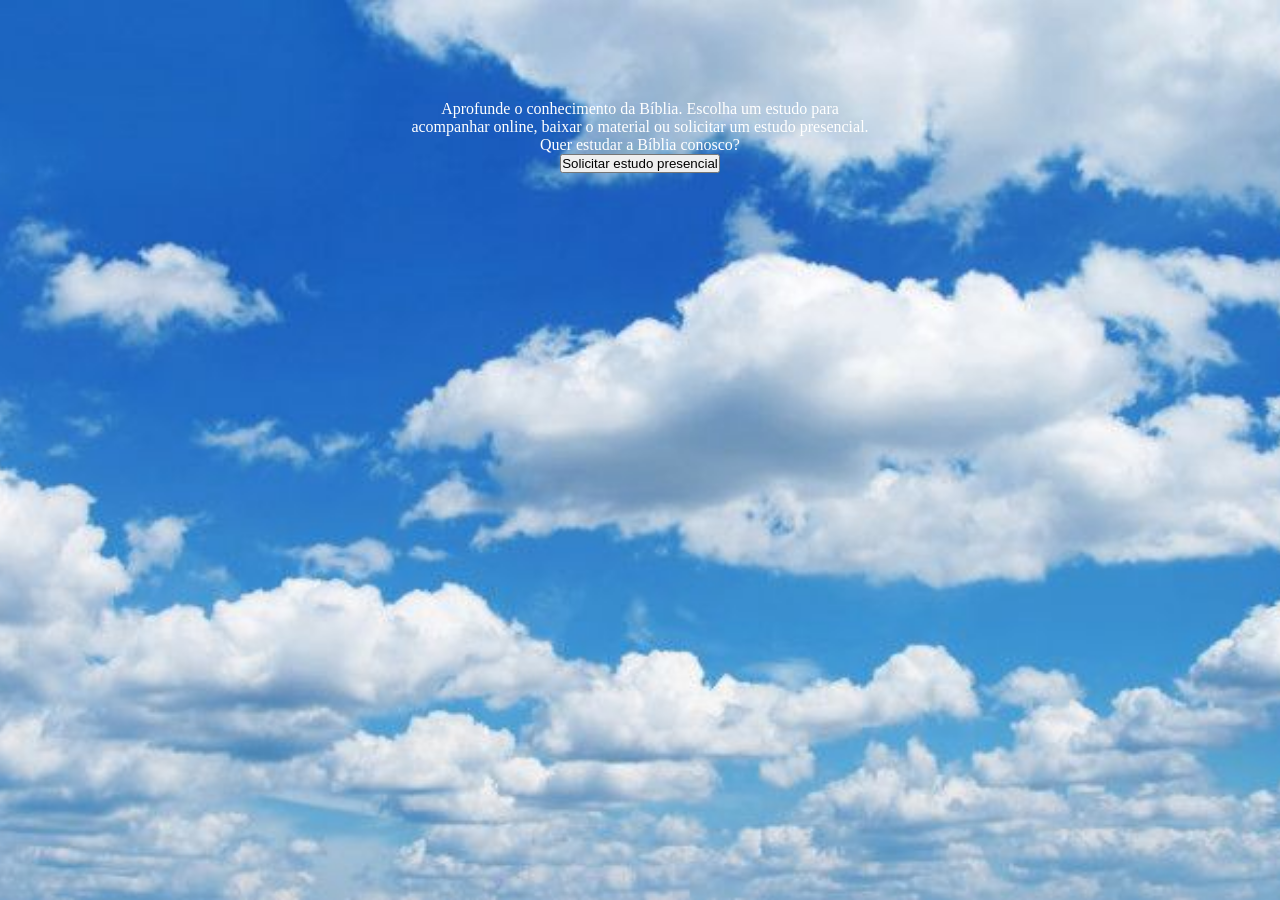
==== pages/estudo.html @ be0cab5f "primeiro commit de fato" ====
<!DOCTYPE html>
<html lang="pt-br">
<head>
    <meta charset="UTF-8">
    <meta name="viewport" content="width=device-width, initial-scale=1.0">
    <link href="../styles/style.css" rel="stylesheet" >
    <title>Estudo</title>
</head>
<body class="estudo-page">
    <main>
        <p>Aprofunde o conhecimento da Bíblia. Escolha um estudo para<br>acompanhar online, baixar o material ou solicitar um estudo presencial.</p>
        <div class="carrossel">

        </div>
        <p>Quer estudar a Bíblia conosco?</p>
        <button>Solicitar estudo presencial</button>
    </main>
</body>
</html>
---- styles/style.css ----
* {
  margin: 0;
  padding: 0;
  box-sizing: border-box;
}

.estudo-page {
  background-image: url("../images/ceu.jpg");
  background-size: cover;
  background-position: center;
  background-attachment: fixed;
  margin: 100px 20px 20px 20px;
  text-align: center;
}

p {
  color: white;
}
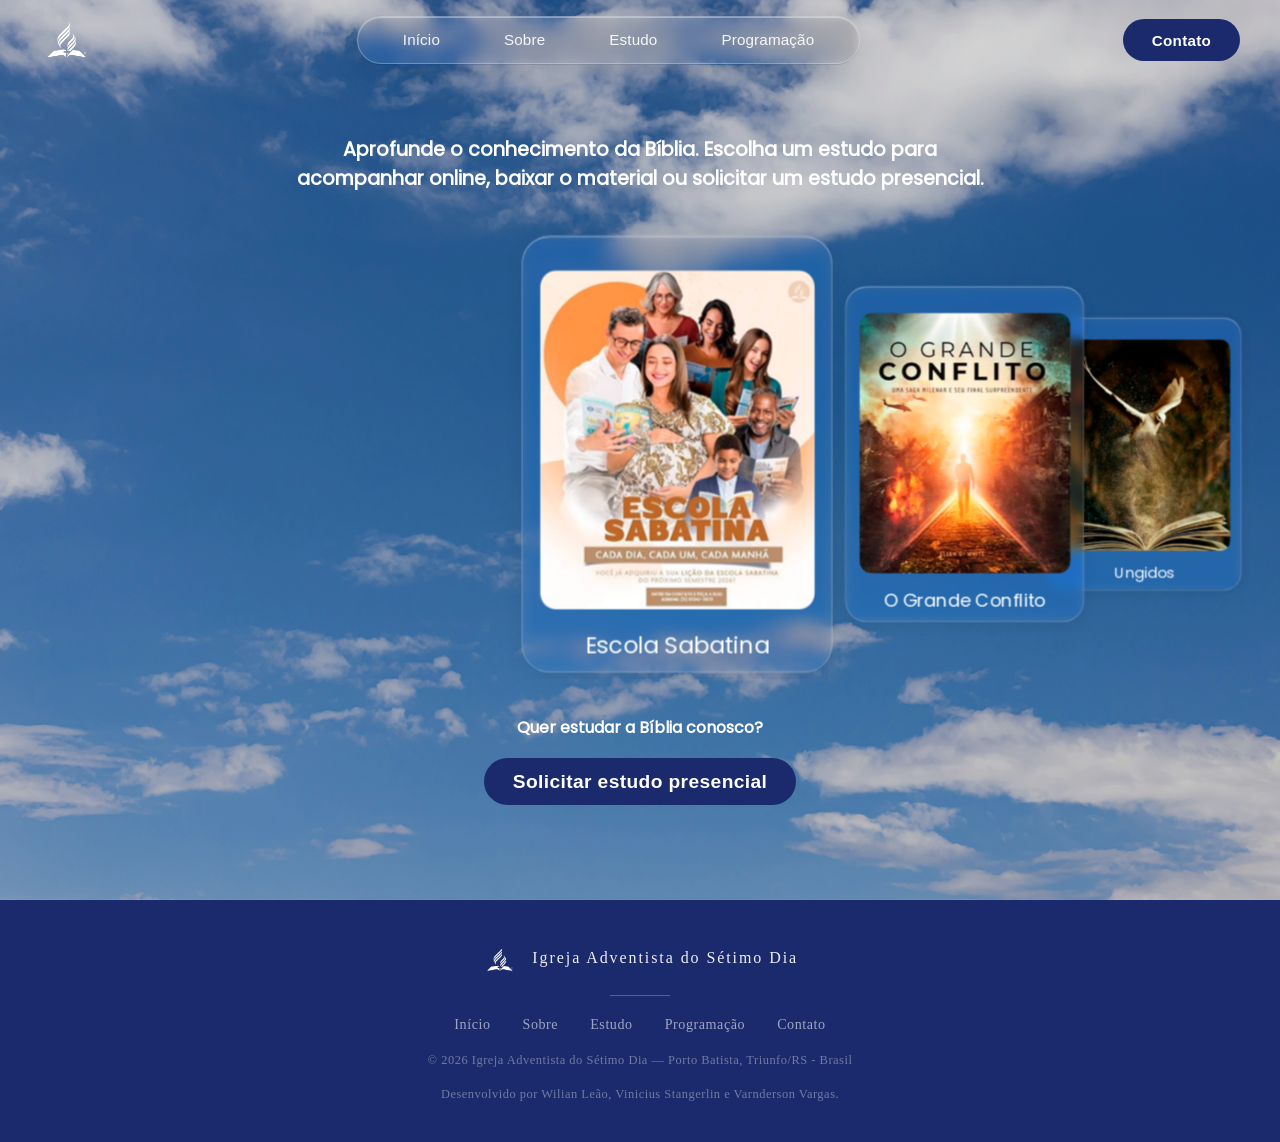
==== commit 73115196: "carrossel adicionado" ====
--- a/pages/estudo.html
+++ b/pages/estudo.html
@@ -4,16 +4,113 @@
     <meta charset="UTF-8">
     <meta name="viewport" content="width=device-width, initial-scale=1.0">
     <link href="../styles/style.css" rel="stylesheet" >
+    <!-- Link Swiper's CSS -->
+    <link rel="stylesheet" href="https://cdn.jsdelivr.net/npm/swiper/swiper-bundle.min.css"/>
     <title>Estudo</title>
 </head>
 <body class="estudo-page">
-    <main>
-        <p>Aprofunde o conhecimento da Bíblia. Escolha um estudo para<br>acompanhar online, baixar o material ou solicitar um estudo presencial.</p>
-        <div class="carrossel">
+    
+<!-- NAVBAR -->
+<nav id="navbar">
+<div class="Logo_adv.png">
+<img src="../images/adventist-symbol--white.png" alt="Logo Adventista" style="width:54px;height:54px;object-fit:contain;" /></div>
+<div class="nav-center">
+    <ul class="nav-links">
+    <li><a href="../index.html">Início</a></li>
+    <li><a href="sobre.html">Sobre</a></li>
+    <li><a href="estudo.html">Estudo</a></li>
+    <li><a href="programacao.html">Programação</a></li>
+    </ul>
+</div>
+<button class="btn-contato" onclick="document.getElementById('sobre').scrollIntoView({behavior:'smooth'})">Contato</button>
+</nav>
 
+<main class="estudo">
+    <p>Aprofunde o conhecimento da Bíblia. Escolha um estudo para<br>acompanhar online, baixar o material ou solicitar um estudo presencial.</p>
+    
+    <section class="swiper mySwiper">
+
+    <div class="swiper-wrapper">
+
+      <div class="card swiper-slide">
+        <div class="card__image">
+          <img src="../images/Escola-sabatina.png" alt="card image">
         </div>
+
+        <div class="card__content">
+          <span class="card__title">Escola Sabatina</span>
+        </div>
+      </div>
+
+      <div class="card swiper-slide">
+        <div class="card__image">
+          <img src="../images/O-grande-conflito.png" alt="card image">
+        </div>
+
+        <div class="card__content">
+          <span class="card__title">O Grande Conflito</span>
+        </div>
+      </div>
+
+      <div class="card swiper-slide">
+        <div class="card__image">
+          <img src="../images/Ungidos.png" alt="card image">
+        </div>
+
+        <div class="card__content">
+          <span class="card__title">Ungidos</span>
+        </div>
+      </div>
+
+    </div>
+  </section>
+  
+    
+    <div class="estudo-presencial">
         <p>Quer estudar a Bíblia conosco?</p>
-        <button>Solicitar estudo presencial</button>
-    </main>
+        <button class="btn-presencial">Solicitar estudo presencial</button>
+    </div>
+</main>
+
+<footer>
+  <div class="footer-inner">
+    <div class="footer-logo-row">
+    <img src="../images/adventist-symbol--white.png" alt="Logo Adventista" />
+      <span class="footer-name">Igreja Adventista do Sétimo Dia</span>
+    </div>
+    <div class="footer-divider"></div>
+    <ul class="footer-links">
+      <li><a href="../index.html">Início</a></li>
+      <li><a href="sobre.html">Sobre</a></li>
+      <li><a href="estudo.html">Estudo</a></li>
+      <li><a href="programacao.html">Programação</a></li>
+      <li><a href="../index.html#sobre">Contato</a></li>
+    </ul>
+    <p class="footer-copy">© 2026 Igreja Adventista do Sétimo Dia — Porto Batista, Triunfo/RS - Brasil</p>
+    <p class="footer-copy"> Desenvolvido por Wilian Leão, Vinicius Stangerlin e Varnderson Vargas.</p>
+  </div>
+</footer>
+<!-- Swiper JS -->
+  <script src="https://cdn.jsdelivr.net/npm/swiper/swiper-bundle.min.js"></script>
+  
+  <!-- Initialize Swiper -->
+  <script>
+    var swiper = new Swiper(".mySwiper", {
+      effect: "coverflow",
+      grabCursor: true,
+      centeredSlides: true,
+      slidesPerView: 4,
+      coverflowEffect: {
+        rotate: 0,
+        stretch: 0,
+        depth: 300,
+        modifier: 1,
+        slideShadows: false,
+      },
+      pagination: {
+        el: ".swiper-pagination",
+      },
+    });
+  </script>
 </body>
 </html>
--- a/styles/style.css
+++ b/styles/style.css
@@ -1,18 +1,389 @@
-* {
-  margin: 0;
-  padding: 0;
-  box-sizing: border-box;
-}
-
-.estudo-page {
-  background-image: url("../images/ceu.jpg");
+    @font-face {
+  font-family: "ChalgaVP";
+  src: url("../references/ChalgaVP_PersonalUse - cópia.otf");
+}
+    @font-face {
+  font-family: "Poppins";
+  src: url("../references/Poppins-Regular.ttf");
+}
+    *, *::before, *::after { box-sizing: border-box; margin: 0; padding: 0; }
+    :root {
+      --navy: #1a2a6c;
+      --navy-light: #2d46a3;
+      --white: #ffffff;
+
+        /* COLORS */
+        --color: #1a2a6c;
+        --bg-color: #2d46a3;
+    }
+    html {
+  scroll-behavior: smooth;
+  overflow: -moz-scrollbars-none;
+  -ms-overflow-style: none;
+}
+
+html::-webkit-scrollbar {
+  display: none;
+}
+
+    /* ─── barra de navegacao ─── */
+    nav {
+      position: fixed; top: 0; left: 0; right: 0; z-index: 1000;
+      display: flex; align-items: center;
+      padding: 0 2.5rem; height: 80px;
+      transition: background 0.4s, backdrop-filter 0.4s, box-shadow 0.4s;
+   
+    }
+    .nav-logo { width: 10px !important; height: 10px !important; flex-shrink: 0; display:flex; align-items:center; }
+    .nav-logo img { width: 100%; height: 100%; object-fit: contain; }
+    nav:not(.dark-links) .nav-logo img { filter: brightness(0) invert(1); }
+
+    .nav-center { flex: 1; display: flex; justify-content: center; }
+    .nav-links {
+      display: flex; align-items: center; gap: 0.2rem;
+      background: rgba(255,255,255,0.12);
+      backdrop-filter: blur(08px) saturate(180%) brightness(0.8);
+      -webkit-backdrop-filter: blur(22px) saturate(180%) brightness(1.1);
+      border: 1px solid rgba(255,255,255,0.28);
+      border-radius: 900px; padding: 0.90rem 0.9rem;
+      list-style: none;
+      box-shadow: inset 0 1px 0 rgba(255,255,255,0.35), 0 4px 20px rgba(0,0,0,0.08);
+    }
+    .nav-links li a {
+      text-decoration: none; color: rgba(255,255,255,0.92);
+      font-family: "Lato", sans-serif; font-weight: 400;
+      font-size: 0.95rem; padding: 0.44rem 1.9rem;
+      border-radius: 30px;
+      transition: background 0.25s, color 0.25s;
+      letter-spacing: 0.01em; white-space: nowrap;
+    }
+    .nav-links li a:hover, .nav-links li a.active {
+      background: rgba(255,255,255,0.18); color: var(--white);
+    }
+    nav.dark-links .nav-links {
+      background: rgba(255,255,255,0.45);
+      border-color: rgba(255,255,255,0.55);
+      box-shadow: inset 0 1px 0 rgba(255,255,255,0.6), 0 4px 20px rgba(0,0,0,0.06);
+    }
+    nav.dark-links .nav-links li a { color: var(--navy); }
+    nav.dark-links .nav-links li a:hover,
+    nav.dark-links .nav-links li a.active {
+      background: rgba(255,255,255,0.35); color: var(--navy);
+    }
+    .btn-contato {
+      background: var(--navy); color: var(--white);
+      border: none; border-radius: 30px;
+      padding: 0.8rem 1.8rem;
+      font-family: "Lato", sans-serif; font-size: 0.95rem; font-weight: 700;
+      cursor: pointer; letter-spacing: 0.02em;
+      transition: background 0.2s, transform 0.15s; white-space: nowrap;
+    }
+    .btn-contato:hover { background: var(--navy-light); transform: translateY(-1px); }
+
+    /* ─── inicio ─── */
+    #inicio {
+      position: relative; width: 100%; height: 100vh; min-height: 600px;
+      display: flex; flex-direction: column; align-items: center; justify-content: center;
+      overflow: hidden;
+    }
+    .hero-bg {
+      position: absolute; inset: 0;
+      background: url("../images/fundo_inicio.png") center/cover no-repeat;
+      
+    }
+    .hero-content {
+      position: relative; z-index: 1;
+      text-align: center; padding: 0 1.5rem;
+      animation: fadeUp 1.1s ease both;
+       isolation: isolate;
+    }
+    @keyframes fadeUp {
+      from { opacity: 0; transform: translateY(32px); }
+      to   { opacity: 1; transform: translateY(0); }
+    }
+    .hero-title {
+      font-family: "ChalgaVP", serif;
+      font-size: clamp(2rem, 5vw, 4.0rem);
+      font-weight: 800; color: var(--white);
+      letter-spacing: 0.70m; text-transform: uppercase;
+      line-height: 0.20;
+      text-shadow: 0 2px 28px rgba(0,0,0,0.40);
+      margin-bottom: 3rem;
+    }
+    .hero-subtitle {
+      font-family: "Poppins-Light - cópia.ttf", sans-serif; font-weight: 700;
+      font-size: clamp(1.3rem, 2vw, .22rem);
+      color: rgba(255,255,255,0.92);
+      letter-spacing: 0.07em; margin-bottom: .4rem;
+      text-shadow: 0 1px 10px rgba(0,0,0,0.30);
+      margin-bottom: 4rem;
+    }
+  .btn-interesse {
+  display: inline-block;
+  color: var(--white);
+ 
+  
+
+  box-shadow: 
+    inset 0 1.5px 0 rgba(255,255,255,0.55),
+    inset 0 -1px 0 rgba(255,255,255,0.15),
+    0 8px 32px rgba(0,0,0,0.18),
+    0 2px 8px rgba(0,0,0,0.12);
+  border-radius: 40px; padding: 0.78rem 2.5rem;
+  font-family: "Lato", sans-serif; font-size: 1rem; font-weight: 400;
+  cursor: pointer; letter-spacing: 0.06em; text-decoration: none;
+  transition: all 0.3s ease;
+  transform: translateZ(10);
+}
+  .btn-interesse:hover {
+  background: rgba(255,255,255,0.28);
+  box-shadow: 
+    inset 0 1.5px 0 rgba(255,255,255,0.7),
+    inset 0 -1px 0 rgba(255,255,255,0.2),
+    0 12px 40px rgba(0,0,0,0.22),
+    0 4px 12px rgba(0,0,0,0.15);
+  transform: translateY(-2px) scale(1.02);
+}
+
+    /* ─── missao ─── */
+    #sobre {
+      width: 100%; min-height: 100vh; background: #fff;
+      display: flex; flex-direction: column; align-items: center;
+      padding: 6rem 2rem 5rem;
+    }
+    .missao-title {
+      font-family: "ChalgaVP", serif;
+      font-size: clamp(1.8rem, 3.5vw, 3rem);
+      color: var(--navy); letter-spacing: 0.18em;
+      text-transform: uppercase; margin-bottom: 3.5rem;
+    }
+    .missao-cards {
+      display: flex; gap: 5rem;
+      justify-content: center; flex-wrap: wrap;
+      margin-bottom: 5.5rem;
+    }
+    .missao-card {
+      display: flex; flex-direction: column;
+      align-items: center; gap: 1rem;
+    }
+    .missao-icon { width: 72px; height: 72px; display: flex; align-items: center; justify-content: center; }
+    .missao-icon img { width: 64px; height: 64px; object-fit: contain; }
+    .missao-icon svg { width: 62px; height: 62px; }
+    .missao-label {
+      font-family: "Lato", sans-serif;
+      font-size: 1.05rem; color: #1a1a2e;
+      font-weight: 400; letter-spacing: 0.04em;
+    }
+
+    /* ─── contato ─── */
+    .contact-row {
+      width: 100%; max-width: 1100px;
+      display: flex; gap: 4rem;
+      align-items: flex-start; flex-wrap: wrap;
+    }
+    .contact-left { flex: 1; min-width: 270px; }
+    .contact-info-item {
+      display: flex; align-items: flex-start;
+      gap: 0.9rem; margin-bottom: 1.4rem;
+      font-family: "Lato", sans-serif; font-size: 1rem; color: #1a1a2e;
+    }
+    .contact-info-item svg {
+      width: 22px; height: 22px;
+      stroke: var(--navy); fill: none;
+      stroke-width: 1.8; flex-shrink: 0; margin-top: 2px;
+    }
+    .contact-info-item .icon-img {
+      width: 22px; height: 22px;
+      object-fit: contain; flex-shrink: 0; margin-top: 2px;
+    }
+    .form-title {
+      font-family: "ChalgaVP", serif; font-size: 0.95rem;
+      color: var(--navy); letter-spacing: 0.12em;
+      margin: 2rem 0 1.1rem; text-transform: uppercase;
+    }
+    .form-group { display: flex; align-items: center; gap: 1rem; margin-bottom: 1rem; }
+    .form-group label {
+      font-family: "Lato", sans-serif; font-size: 0.95rem;
+      color: #1a1a2e; min-width: 115px;
+    }
+    .form-group input, .form-group textarea {
+      flex: 1; border: 1.5px solid var(--navy-light);
+      border-radius: 30px; padding: 0.55rem 1.1rem;
+      font-family: "Lato", sans-serif; font-size: 0.92rem;
+      color: #aaa; outline: none; background: #fff;
+      transition: border-color 0.2s;
+    }
+    .form-group input:focus, .form-group textarea:focus { border-color: var(--navy); color: #1a1a2e; }
+    .form-group textarea { border-radius: 16px; resize: vertical; min-height: 72px; }
+    .contact-map {
+      flex: 1.1; min-width: 300px;
+      border-radius: 12px; overflow: hidden;
+      box-shadow: 0 4px 32px rgba(26,42,108,0.12);
+      height: 360px;
+    }
+    .contact-map iframe { width: 100%; height: 100%; border: none; }
+
+    /* ─── rodape─── */
+    footer { background: var(--navy); color: rgba(255,255,255,0.82); padding: 2.5rem 2rem; text-align: center; }
+    .footer-inner { max-width: 900px; margin: 0 auto; display: flex; flex-direction: column; align-items: center; gap: 1.2rem; }
+    .footer-logo-row { display: flex; align-items: center; gap: 0.9rem; }
+    .footer-logo-row img { width: 36px; height: 36px; object-fit: contain; filter: brightness(0) invert(1); }
+    .footer-name { font-family: "ChalgaVP", serif; font-size: 1rem; color: rgba(255,255,255,0.92); letter-spacing: 0.12em; }
+    .footer-divider { width: 60px; height: 1px; background: rgba(255,255,255,0.25); }
+    .footer-links { display: flex; gap: 2rem; list-style: none; }
+    .footer-links a { color: rgba(255,255,255,0.58); text-decoration: none; font-size: 0.88rem; letter-spacing: 0.04em; transition: color 0.2s; }
+    .footer-links a:hover { color: var(--white); }
+    .footer-copy { font-size: 0.78rem; color: rgba(255,255,255,0.38); letter-spacing: 0.04em; }
+
+    /* ─── aniamcao do scroll ─── */
+    .scroll-hint {
+  position: absolute;
+  bottom: -18rem;
+  left: 45%;
+  transform: translateX(-50%);
+  display: flex;
+  flex-direction: column;
+  align-items: center;
+  gap: 0.5rem;
+  color: rgba(255,255,255,0.7);
+  font-family: "Lato", sans-serif;
+  font-size: 0.8rem;
+  letter-spacing: 0.1em;
+  animation: fadeUp 2s ease both;
+  z-index: 2;
+}
+
+.mouse {
+  width: 24px;
+  height: 38px;
+  border: 2px solid rgba(255,255,255,0.7);
+  border-radius: 12px;
+  display: flex;
+  justify-content: center;
+  padding-top: 5px;
+}
+
+.wheel {
+  width: 4px;
+  height: 8px;
+  background: rgba(255,255,255,0.7);
+  border-radius: 2px;
+  animation: scroll-wheel 1.5s ease infinite;
+}
+
+@keyframes scroll-wheel {
+  0%   { transform: translateY(0); opacity: 1; }
+  100% { transform: translateY(10px); opacity: 0; }
+}
+    .reveal { opacity: 1; transform: none; }
+
+.provisorio{
+  height: 1000px;
+  background-color: rgb(0,100,200);
+}
+
+/* ─── estudo ─── */
+
+.estudo{
+  background-image: url("../images/fundo-estudo.png");
   background-size: cover;
   background-position: center;
-  background-attachment: fixed;
-  margin: 100px 20px 20px 20px;
+  height: 100vh;
+  color: white;
+  font-family: "Poppins", sans-serif;
+  font-size: 1.2rem;
+  font-weight: 900;
+  padding: 15vh 0;
+  align-items: center;
   text-align: center;
-}
-
-p {
-  color: white;
-}+
+}
+
+.estudo-presencial{
+  margin-top: 4vh;
+  font-size: 1rem;
+}
+
+.btn-presencial{
+  background: var(--navy); color: var(--white);
+  border: none; border-radius: 30px;
+  padding: 0.8rem 1.8rem;
+  font-family: "Lato", sans-serif; font-size: 1.2rem; font-weight: 700;
+  cursor: pointer; letter-spacing: 0.02em;
+  transition: background 0.2s, transform 0.15s; white-space: nowrap;
+  margin-top: 2vh
+}
+
+.btn-presencial:hover { background: var(--navy-light); transform: translateY(-1px); }
+
+/* ─── swiper ─── */
+
+.swiper{
+  width: 100%;
+  margin-top: 4vh;
+}
+
+.swiper-wrapper{
+  width: 100%;
+  height: 30vh;
+  display: flex;
+  align-items: center;
+}
+
+.card{
+  width: 10em;
+  height: 90%;
+  background: rgba(255,255,255,0.12);
+      backdrop-filter: blur(08px) saturate(180%) brightness(0.8);
+      -webkit-backdrop-filter: blur(22px) saturate(180%) brightness(1.1);
+      border: 1px solid rgba(255,255,255,0.28);
+      border-radius: 900px; padding: 0.90rem 0.9rem;
+  border-radius: 1.5em;
+  box-shadow: inset 0 1px 0 rgba(255,255,255,0.35), 0 4px 20px rgba(0,0,0,0.08);
+  padding-top: 2em;
+  
+
+  display: flex;
+  align-items: center;
+  flex-direction: column;
+
+  margin: 0 2em;
+}
+
+.swiper-slide:not(.swiper-slide-active){
+  filter: blur(1px);
+}
+
+.card__image{
+  width: 100%;
+  height: 40vh;
+  padding: 3px;
+  display: flex;
+  align-items: center;
+  justify-content: center;
+  margin: 0 auto;
+}
+
+.card__image img {
+  max-width: 100%;
+  max-height: 100%;
+  border-radius: 5%;
+  object-fit: cover;
+  display: block;
+  margin: 0 auto 2vh;
+}
+
+.card__content{
+  display: flex;
+  align-items: center;
+  flex-direction: column;
+}
+
+.card__title{
+  font-size: 1.5rem;
+  font-weight: 500;
+  position: relative;
+  top: .2em;
+}
+
+
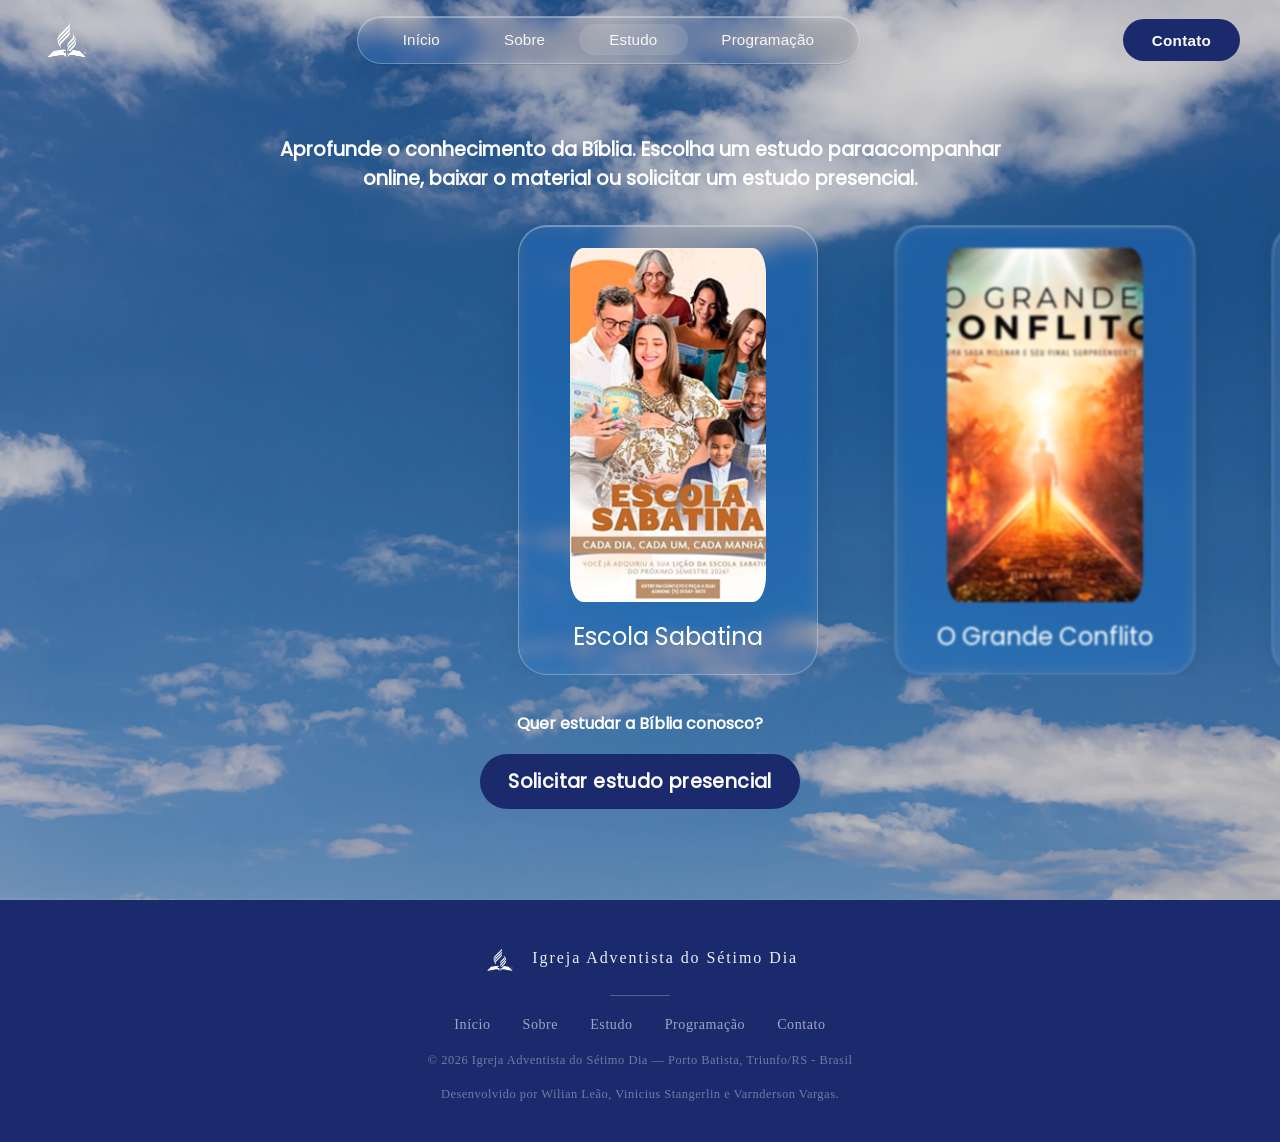
==== commit 5f6113a2: "janela modal adicionada" ====
--- a/pages/estudo.html
+++ b/pages/estudo.html
@@ -26,52 +26,48 @@
 </nav>
 
 <main class="estudo">
-    <p>Aprofunde o conhecimento da Bíblia. Escolha um estudo para<br>acompanhar online, baixar o material ou solicitar um estudo presencial.</p>
+    <p id="estudo-descricao">Aprofunde o conhecimento da Bíblia. Escolha um estudo paraacompanhar online, baixar o material ou solicitar um estudo presencial.</p>
     
     <section class="swiper mySwiper">
+      <div class="swiper-wrapper">
+        <!-- <div class="card swiper-slide">
+          <img class="card_image" src="" alt="">
+          <span class="card_title">Card Title</span>
+        </div> -->
+      </div>
+    </section>
 
-    <div class="swiper-wrapper">
 
-      <div class="card swiper-slide">
-        <div class="card__image">
-          <img src="../images/Escola-sabatina.png" alt="card image">
-        </div>
-
-        <div class="card__content">
-          <span class="card__title">Escola Sabatina</span>
+    <div id="modal-container" class="modal-container">
+      <div class="modal">
+        <div class="modal-body">
+          <div class="modal-media">
+            <img id="modal-image" src="" alt="Imagem do estudo">
+          </div>
+          <div class="modal-content">
+            <h1 class="modal-title"></h1>
+            <p class="modal-description"></p>
+          </div>
+                
+          <!-- moved links under the image to sit below modal-media -->
+          <div class="modal-links-wrapper">
+            <ul class="modal-links">
+              <li><a href="#" id="link-pdf" target="_blank">Baixar PDF</a></li>
+              <li><a href="#" id="link-livro" target="_blank">Comprar Livro</a></li>
+              <li><a href="#" id="link-ytb" target="_blank">Youtube</a></li>
+              <li><a href="#" id="estudo-presencial" target="_blank">Estudo presencial</a></li>
+            </ul>
+          </div>
         </div>
       </div>
-
-      <div class="card swiper-slide">
-        <div class="card__image">
-          <img src="../images/O-grande-conflito.png" alt="card image">
-        </div>
-
-        <div class="card__content">
-          <span class="card__title">O Grande Conflito</span>
-        </div>
-      </div>
-
-      <div class="card swiper-slide">
-        <div class="card__image">
-          <img src="../images/Ungidos.png" alt="card image">
-        </div>
-
-        <div class="card__content">
-          <span class="card__title">Ungidos</span>
-        </div>
-      </div>
-
     </div>
-  </section>
-  
     
     <div class="estudo-presencial">
-        <p>Quer estudar a Bíblia conosco?</p>
-        <button class="btn-presencial">Solicitar estudo presencial</button>
+      <p>Quer estudar a Bíblia conosco?</p>
+      <button class="btn-presencial">Solicitar estudo presencial</button>
     </div>
-</main>
-
+  </main>
+  
 <footer>
   <div class="footer-inner">
     <div class="footer-logo-row">
@@ -92,25 +88,6 @@
 </footer>
 <!-- Swiper JS -->
   <script src="https://cdn.jsdelivr.net/npm/swiper/swiper-bundle.min.js"></script>
-  
-  <!-- Initialize Swiper -->
-  <script>
-    var swiper = new Swiper(".mySwiper", {
-      effect: "coverflow",
-      grabCursor: true,
-      centeredSlides: true,
-      slidesPerView: 4,
-      coverflowEffect: {
-        rotate: 0,
-        stretch: 0,
-        depth: 300,
-        modifier: 1,
-        slideShadows: false,
-      },
-      pagination: {
-        el: ".swiper-pagination",
-      },
-    });
-  </script>
+  <script src="../scripts/script.js"></script>
 </body>
 </html>
--- a/styles/style.css
+++ b/styles/style.css
@@ -49,6 +49,13 @@
       list-style: none;
       box-shadow: inset 0 1px 0 rgba(255,255,255,0.35), 0 4px 20px rgba(0,0,0,0.08);
     }
+    /* destaque por página (não inclui Início) */
+    body.estudo-page .nav-links a[href="estudo.html"],
+    body.sobre-page .nav-links a[href="sobre.html"],
+    body.programacao-page .nav-links a[href="programacao.html"] {
+    background: rgba(255,255,255,0.12);
+}
+
     .nav-links li a {
       text-decoration: none; color: rgba(255,255,255,0.92);
       font-family: "Lato", sans-serif; font-weight: 400;
@@ -289,6 +296,7 @@
   background-size: cover;
   background-position: center;
   height: 100vh;
+  max-height: 100%;
   color: white;
   font-family: "Poppins", sans-serif;
   font-size: 1.2rem;
@@ -296,53 +304,36 @@
   padding: 15vh 0;
   align-items: center;
   text-align: center;
-
-}
-
-.estudo-presencial{
-  margin-top: 4vh;
-  font-size: 1rem;
-}
-
-.btn-presencial{
-  background: var(--navy); color: var(--white);
-  border: none; border-radius: 30px;
-  padding: 0.8rem 1.8rem;
-  font-family: "Lato", sans-serif; font-size: 1.2rem; font-weight: 700;
-  cursor: pointer; letter-spacing: 0.02em;
-  transition: background 0.2s, transform 0.15s; white-space: nowrap;
-  margin-top: 2vh
-}
-
-.btn-presencial:hover { background: var(--navy-light); transform: translateY(-1px); }
+}
+
+#estudo-descricao{
+  width: 60%;
+  margin: auto;
+  margin-bottom: 2rem;
+}
 
 /* ─── swiper ─── */
 
 .swiper{
   width: 100%;
-  margin-top: 4vh;
 }
 
 .swiper-wrapper{
   width: 100%;
-  height: 30vh;
   display: flex;
   align-items: center;
 }
 
 .card{
-  width: 10em;
-  height: 90%;
   background: rgba(255,255,255,0.12);
-      backdrop-filter: blur(08px) saturate(180%) brightness(0.8);
-      -webkit-backdrop-filter: blur(22px) saturate(180%) brightness(1.1);
-      border: 1px solid rgba(255,255,255,0.28);
+  backdrop-filter: blur(08px) saturate(180%) brightness(0.8);
+  -webkit-backdrop-filter: blur(22px) saturate(180%) brightness(1.1);
+  border: 1px solid rgba(255,255,255,0.28);
       border-radius: 900px; padding: 0.90rem 0.9rem;
   border-radius: 1.5em;
   box-shadow: inset 0 1px 0 rgba(255,255,255,0.35), 0 4px 20px rgba(0,0,0,0.08);
-  padding-top: 2em;
-  
-
+  padding-top: 1em;
+  pointer-events: auto;
   display: flex;
   align-items: center;
   flex-direction: column;
@@ -354,29 +345,31 @@
   filter: blur(1px);
 }
 
+.swiper-slide{
+  display: flex;
+  align-items: center;
+  flex-direction: column;
+  min-height: 50vh;
+  max-height: 50vh;
+  min-width: 300px;
+  max-width: 300px;
+  pointer-events: auto;
+  transform-style: preserve-3d;
+}
+
 .card__image{
-  width: 100%;
+  width: 75%;
   height: 40vh;
+  max-height: 40vh;
+  min-height: 40vh;
+  margin: 0 auto 1vh;
   padding: 3px;
   display: flex;
   align-items: center;
   justify-content: center;
-  margin: 0 auto;
-}
-
-.card__image img {
-  max-width: 100%;
-  max-height: 100%;
-  border-radius: 5%;
+  border-radius: 8%;
   object-fit: cover;
-  display: block;
-  margin: 0 auto 2vh;
-}
-
-.card__content{
-  display: flex;
-  align-items: center;
-  flex-direction: column;
+  cursor: pointer;
 }
 
 .card__title{
@@ -386,4 +379,142 @@
   top: .2em;
 }
 
-
+/* ─── JANELA MODAL ─── */
+
+.modal-container{
+    width: 100vw;
+    height: 100vh;
+    position: fixed;
+    top: 0;
+    left: 0;
+    background-color: #0000004b;
+    z-index: 999;
+    align-items: center;
+    justify-content: center;
+    display: none;
+}
+
+.modal{
+  width: 60%;
+  min-width: 320px;
+  min-height: 220px;
+  --modal-padding: 28px;
+  background-color: rgba(255,255,255,0.9);
+  box-shadow: 0 10px 40px rgba(10,20,40,0.25);
+  backdrop-filter: blur(6px);
+  padding: var(--modal-padding);
+  border-radius: 14px;
+  display: grid;
+  grid-template-columns: 44% 1fr;
+  gap: 26px;
+  align-items: start;
+}
+
+#modal-image{
+  width: 100%;
+  height: auto;
+  max-height: 64vh;
+  object-fit: cover;
+  border-radius: 12px;
+  display: block;
+}
+
+/* layout adjustments for modal */
+.modal{ position: relative; min-width: 320px; min-height: 220px; --modal-padding: 28px; background: rgba(255,255,255,0.12); backdrop-filter: blur(08px) saturate(180%) brightness(0.8); -webkit-backdrop-filter: blur(22px) saturate(180%) brightness(1.1); border: 1px solid rgba(255,255,255,0.28); box-shadow: 0 12px 40px rgba(6,18,34,0.12); padding: var(--modal-padding); border-radius: 20px; display: grid; grid-template-columns: 44% 1fr; gap: 22px; align-items: start; }
+.modal-body{ grid-column: 1 / -1; display: contents; }
+.modal-media{ display: flex; flex-direction: column; gap: 12px; }
+.modal-content{ text-align: left; }
+.modal-title{ margin: 0 0 8px; font-size: 1.6rem; color: #fff; }
+.modal-description{ margin: 0 0 12px; color: #fff; line-height: 1.5; opacity: 0.95; }
+
+/* place links below the image in the left column */
+.modal-links-wrapper{ grid-column: 1 / -1; padding-top: 12px; }
+.modal-links{ list-style: none; padding: 0; margin: 0; display: flex; gap: 12px; align-items: center; width: 100%; }
+.modal-links li{ display: inline-block; }
+.modal-links li a{ background: #fff; color: var(--navy); padding: 8px 12px; border-radius: 8px; text-decoration: none; font-size: 0.95rem; display: inline-block; border: 1px solid rgba(26,42,108,0.06); }
+.modal-links li:last-child{ margin-left: auto; margin-right: 8px; }
+
+/* keep Estudo presencial visually distinct (navy bg + white text) */
+.modal-links li:last-child a{ background: var(--navy); color: #fff; padding: 8px 14px; }
+
+@media (max-width: 900px){
+  .modal{width: 80%; grid-template-columns: 1fr 1fr; --modal-padding: 20px; padding: var(--modal-padding); }
+}
+
+@media (max-width: 700px){
+  .modal{ width: 92%; grid-template-columns: 1fr; --modal-padding: 16px; padding: var(--modal-padding); }
+  .modal-media{ order: 0; }
+  .modal-content{ order: 1; }
+  #modal-image{ max-height: 40vh; }
+  .modal-links-wrapper{ grid-column: 1; }
+  .modal-links li:last-child{ margin-left: 12px; }
+}
+
+
+.modal-container.mostrar{
+    display: flex;
+}
+
+
+/* ─── estudo presencial ─── */
+
+.estudo-presencial{
+  font-size: 1rem;
+  display: flex;
+  flex-direction: column;
+  justify-content: center;
+  align-items: center; 
+  margin-top: 4vh;
+  
+}
+
+.btn-presencial{
+  background: var(--navy); color: var(--white);
+  border: none; border-radius: 30px;
+  padding: 0.8rem 1.8rem;
+  font-family: "Poppins", sans-serif; font-size: 1.2rem; font-weight: 700;
+  cursor: pointer; letter-spacing: 0.02em;
+  transition: background 0.2s, transform 0.15s; white-space: nowrap;
+  margin-top: 2vh
+}
+
+.btn-presencial:hover { background: var(--navy-light); transform: translateY(-1px); }
+
+/*----MOBILE----*/
+
+/*estudo*/
+@media  screen and (max-width: 1200px){
+  .estudo-presencial{
+    font-size: 0.8rem;
+  }
+  .btn-presencial{
+    font-size: 1rem;
+    padding: 0.6rem 1.4rem;
+  }
+}
+
+@media  screen and (max-width: 800px){
+  #estudo-descricao{
+    font-size: 1rem;
+    width: 90%;
+  }
+  .estudo-presencial{
+    font-size: 0.8rem;
+  }
+  .btn-presencial{
+    font-size: 1rem;
+    padding: 0.6rem 1.4rem;
+  }
+}
+
+@media screen and (max-width: 500px) {
+  .card{
+    padding: 0.8em;
+    width: 100vw;
+  }
+   .swiper-slide{
+   }
+  .card__image{
+    
+  }
+}
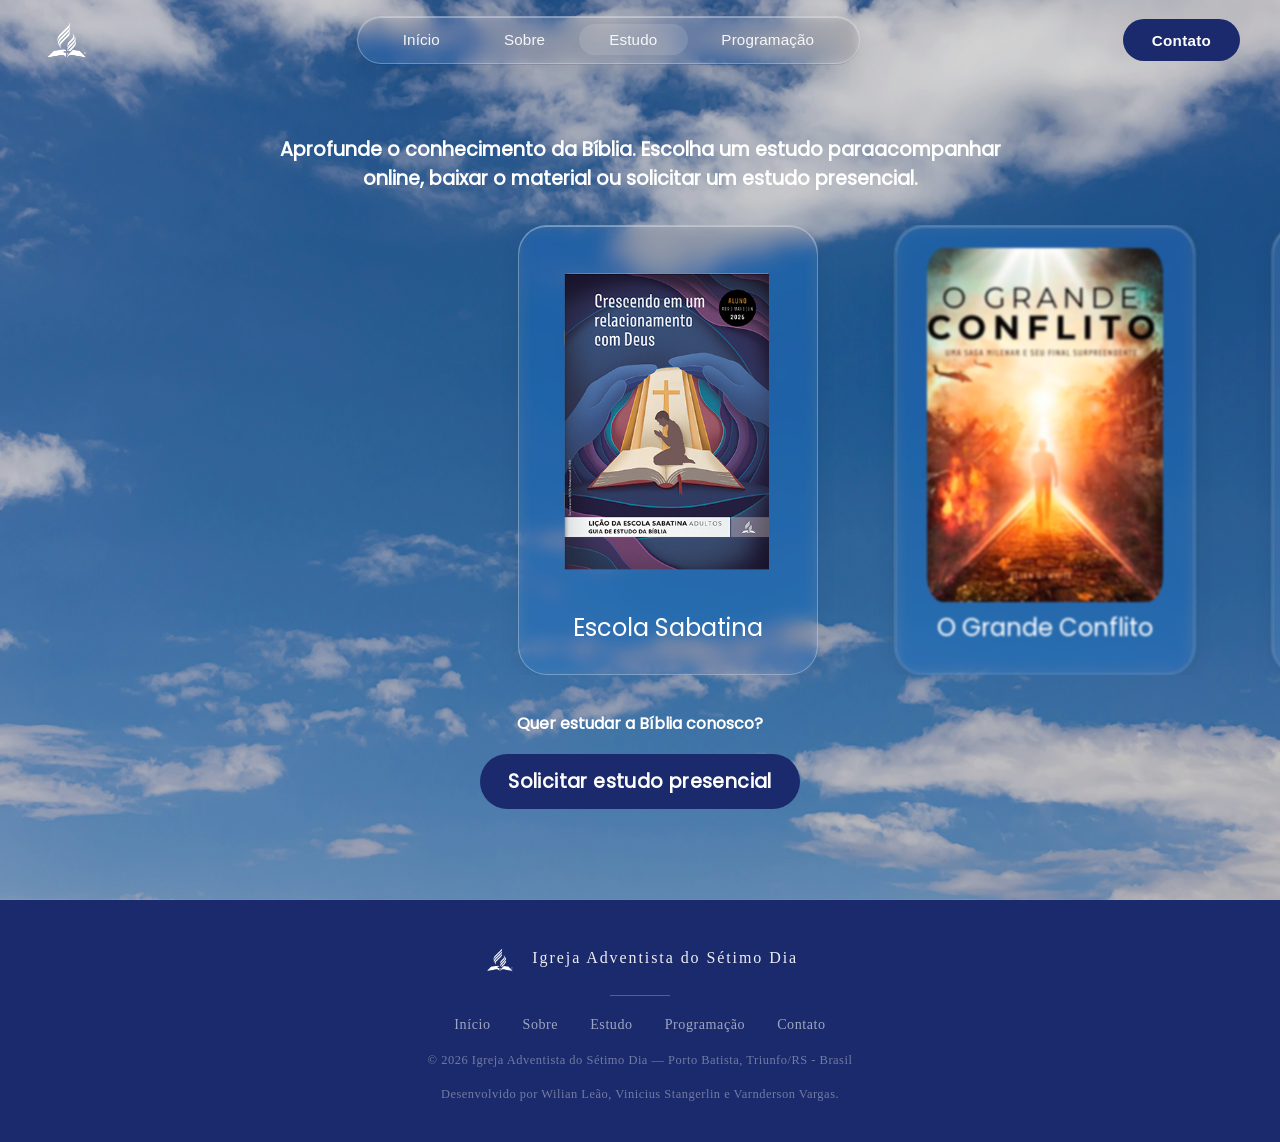
==== commit fdd42f00: "algumas alterações feitas na pagina de estudos" ====
--- a/pages/estudo.html
+++ b/pages/estudo.html
@@ -41,6 +41,7 @@
     <div id="modal-container" class="modal-container">
       <div class="modal">
         <div class="modal-body">
+
           <div class="modal-media">
             <img id="modal-image" src="" alt="Imagem do estudo">
           </div>
--- a/styles/style.css
+++ b/styles/style.css
@@ -358,11 +358,11 @@
 }
 
 .card__image{
-  width: 75%;
+  width: 90%;
   height: 40vh;
   max-height: 40vh;
   min-height: 40vh;
-  margin: 0 auto 1vh;
+  margin: 0 auto;
   padding: 3px;
   display: flex;
   align-items: center;
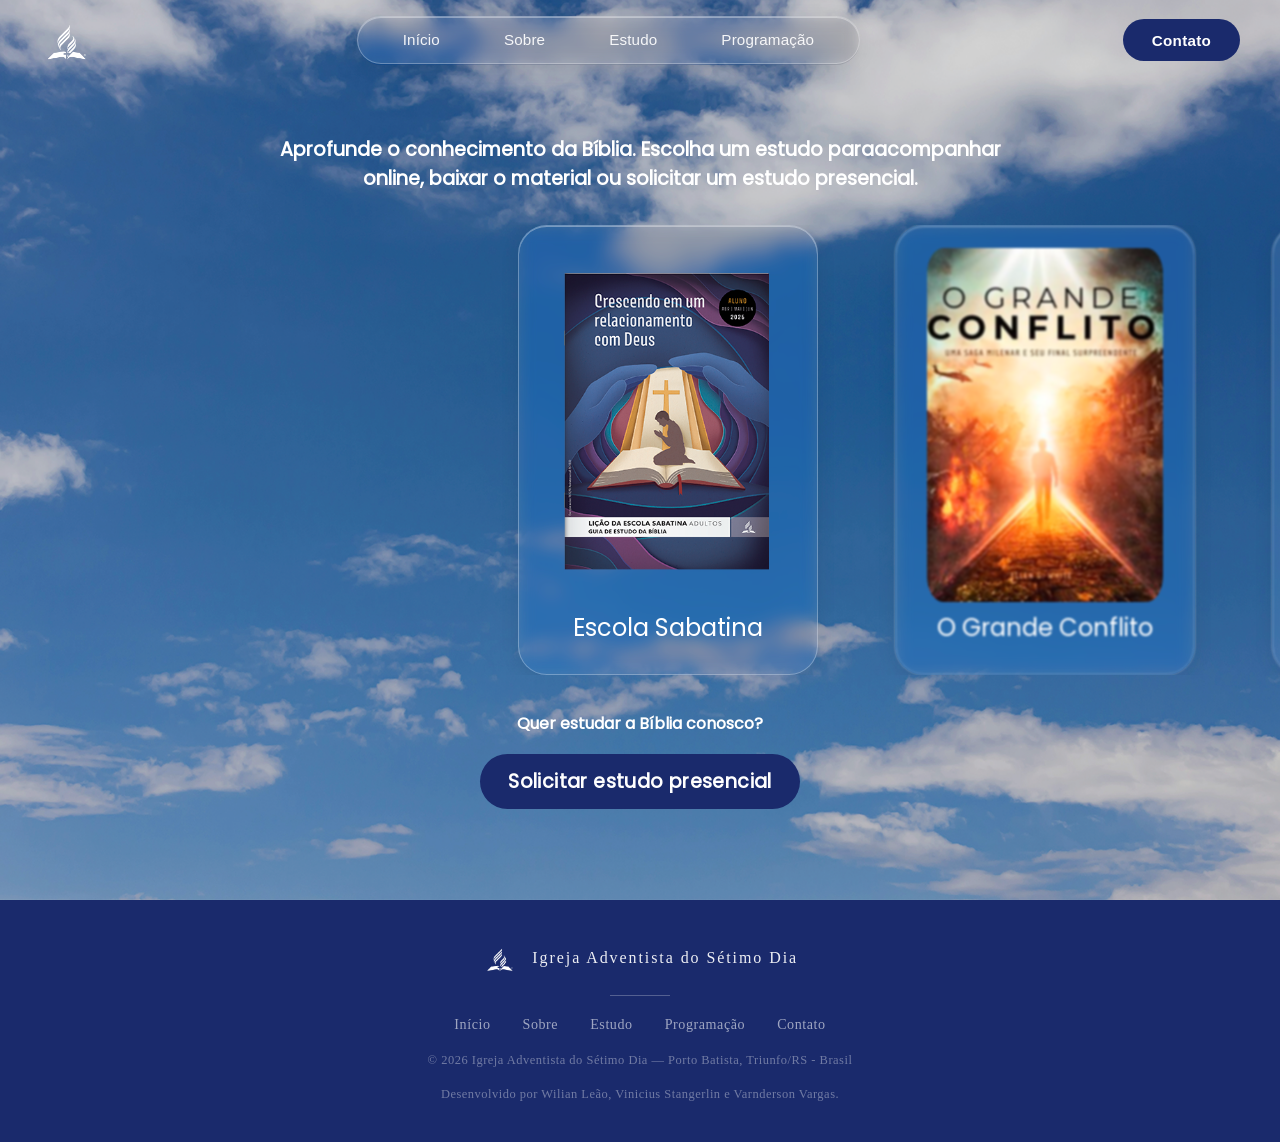
==== commit ab95438e: "fix: ajusta arquivos do projeto final" ====
--- a/pages/estudo.html
+++ b/pages/estudo.html
@@ -1,94 +1,71 @@
-<!DOCTYPE html>
+<!doctype html>
 <html lang="pt-br">
-<head>
-    <meta charset="UTF-8">
-    <meta name="viewport" content="width=device-width, initial-scale=1.0">
-    <link href="../styles/style.css" rel="stylesheet" >
-    <!-- Link Swiper's CSS -->
-    <link rel="stylesheet" href="https://cdn.jsdelivr.net/npm/swiper/swiper-bundle.min.css"/>
+  <head>
+    <meta charset="UTF-8" />
+    <meta name="viewport" content="width=device-width, initial-scale=1.0" />
+    <link href="../styles/style.css" rel="stylesheet" />
+    <link
+      rel="stylesheet"
+      href="https://cdn.jsdelivr.net/npm/swiper/swiper-bundle.min.css"
+    />
+    <link href="estudo.css" rel="stylesheet" />
     <title>Estudo</title>
-</head>
-<body class="estudo-page">
-    
-<!-- NAVBAR -->
-<nav id="navbar">
-<div class="Logo_adv.png">
-<img src="../images/adventist-symbol--white.png" alt="Logo Adventista" style="width:54px;height:54px;object-fit:contain;" /></div>
-<div class="nav-center">
-    <ul class="nav-links">
-    <li><a href="../index.html">Início</a></li>
-    <li><a href="sobre.html">Sobre</a></li>
-    <li><a href="estudo.html">Estudo</a></li>
-    <li><a href="programacao.html">Programação</a></li>
-    </ul>
-</div>
-<button class="btn-contato" onclick="document.getElementById('sobre').scrollIntoView({behavior:'smooth'})">Contato</button>
-</nav>
+  </head>
+  <body class="estudo-page">
+    <main class="estudo">
+      <p id="estudo-descricao">
+        Aprofunde o conhecimento da Bíblia. Escolha um estudo paraacompanhar
+        online, baixar o material ou solicitar um estudo presencial.
+      </p>
 
-<main class="estudo">
-    <p id="estudo-descricao">Aprofunde o conhecimento da Bíblia. Escolha um estudo paraacompanhar online, baixar o material ou solicitar um estudo presencial.</p>
-    
-    <section class="swiper mySwiper">
-      <div class="swiper-wrapper">
-        <!-- <div class="card swiper-slide">
+      <section class="swiper mySwiper">
+        <div class="swiper-wrapper">
+          <!-- <div class="card swiper-slide">
           <img class="card_image" src="" alt="">
           <span class="card_title">Card Title</span>
         </div> -->
-      </div>
-    </section>
+        </div>
+      </section>
 
+      <div id="modal-container" class="modal-container">
+        <div class="modal">
+          <div class="modal-body">
+            <div class="modal-media">
+              <img id="modal-image" src="" alt="Imagem do estudo" />
+            </div>
+            <div class="modal-content">
+              <h1 class="modal-title"></h1>
+              <p class="modal-description"></p>
+            </div>
 
-    <div id="modal-container" class="modal-container">
-      <div class="modal">
-        <div class="modal-body">
-
-          <div class="modal-media">
-            <img id="modal-image" src="" alt="Imagem do estudo">
-          </div>
-          <div class="modal-content">
-            <h1 class="modal-title"></h1>
-            <p class="modal-description"></p>
-          </div>
-                
-          <!-- moved links under the image to sit below modal-media -->
-          <div class="modal-links-wrapper">
-            <ul class="modal-links">
-              <li><a href="#" id="link-pdf" target="_blank">Baixar PDF</a></li>
-              <li><a href="#" id="link-livro" target="_blank">Comprar Livro</a></li>
-              <li><a href="#" id="link-ytb" target="_blank">Youtube</a></li>
-              <li><a href="#" id="estudo-presencial" target="_blank">Estudo presencial</a></li>
-            </ul>
+            <div class="modal-links-wrapper">
+              <ul class="modal-links">
+                <li>
+                  <a href="#" id="link-pdf" target="_blank">Baixar PDF</a>
+                </li>
+                <li>
+                  <a href="#" id="link-livro" target="_blank">Comprar Livro</a>
+                </li>
+                <li><a href="#" id="link-ytb" target="_blank">Youtube</a></li>
+                <li>
+                  <a href="#" id="estudo-presencial" target="_blank"
+                    >Estudo presencial</a
+                  >
+                </li>
+              </ul>
+            </div>
           </div>
         </div>
       </div>
-    </div>
-    
-    <div class="estudo-presencial">
-      <p>Quer estudar a Bíblia conosco?</p>
-      <button class="btn-presencial">Solicitar estudo presencial</button>
-    </div>
-  </main>
-  
-<footer>
-  <div class="footer-inner">
-    <div class="footer-logo-row">
-    <img src="../images/adventist-symbol--white.png" alt="Logo Adventista" />
-      <span class="footer-name">Igreja Adventista do Sétimo Dia</span>
-    </div>
-    <div class="footer-divider"></div>
-    <ul class="footer-links">
-      <li><a href="../index.html">Início</a></li>
-      <li><a href="sobre.html">Sobre</a></li>
-      <li><a href="estudo.html">Estudo</a></li>
-      <li><a href="programacao.html">Programação</a></li>
-      <li><a href="../index.html#sobre">Contato</a></li>
-    </ul>
-    <p class="footer-copy">© 2026 Igreja Adventista do Sétimo Dia — Porto Batista, Triunfo/RS - Brasil</p>
-    <p class="footer-copy"> Desenvolvido por Wilian Leão, Vinicius Stangerlin e Varnderson Vargas.</p>
-  </div>
-</footer>
-<!-- Swiper JS -->
-  <script src="https://cdn.jsdelivr.net/npm/swiper/swiper-bundle.min.js"></script>
-  <script src="../scripts/script.js"></script>
-</body>
-</html>+
+      <div class="estudo-presencial">
+        <p>Quer estudar a Bíblia conosco?</p>
+        <button class="btn-presencial">Solicitar estudo presencial</button>
+      </div>
+    </main>
+
+    <script src="https://cdn.jsdelivr.net/npm/swiper/swiper-bundle.min.js"></script>
+    <script src="../scripts/script.js"></script>
+    <script src="./estudo.js"></script>
+  </body>
+</html>
--- a/styles/style.css
+++ b/styles/style.css
@@ -1,22 +1,30 @@
-    @font-face {
+@font-face {
   font-family: "ChalgaVP";
   src: url("../references/ChalgaVP_PersonalUse - cópia.otf");
 }
-    @font-face {
+@font-face {
   font-family: "Poppins";
   src: url("../references/Poppins-Regular.ttf");
 }
-    *, *::before, *::after { box-sizing: border-box; margin: 0; padding: 0; }
-    :root {
-      --navy: #1a2a6c;
-      --navy-light: #2d46a3;
-      --white: #ffffff;
 
-        /* COLORS */
-        --color: #1a2a6c;
-        --bg-color: #2d46a3;
-    }
-    html {
+*,
+*::before,
+*::after {
+  box-sizing: border-box;
+  margin: 0;
+  padding: 0;
+}
+
+:root {
+  --navy: #1a2a6c;
+  --navy-light: #2d46a3;
+  --white: #ffffff;
+
+  --color: #1a2a6c;
+  --bg-color: #2d46a3;
+}
+
+html {
   scroll-behavior: smooth;
   overflow: -moz-scrollbars-none;
   -ms-overflow-style: none;
@@ -26,495 +34,34 @@
   display: none;
 }
 
-    /* ─── barra de navegacao ─── */
-    nav {
-      position: fixed; top: 0; left: 0; right: 0; z-index: 1000;
-      display: flex; align-items: center;
-      padding: 0 2.5rem; height: 80px;
-      transition: background 0.4s, backdrop-filter 0.4s, box-shadow 0.4s;
-   
-    }
-    .nav-logo { width: 10px !important; height: 10px !important; flex-shrink: 0; display:flex; align-items:center; }
-    .nav-logo img { width: 100%; height: 100%; object-fit: contain; }
-    nav:not(.dark-links) .nav-logo img { filter: brightness(0) invert(1); }
-
-    .nav-center { flex: 1; display: flex; justify-content: center; }
-    .nav-links {
-      display: flex; align-items: center; gap: 0.2rem;
-      background: rgba(255,255,255,0.12);
-      backdrop-filter: blur(08px) saturate(180%) brightness(0.8);
-      -webkit-backdrop-filter: blur(22px) saturate(180%) brightness(1.1);
-      border: 1px solid rgba(255,255,255,0.28);
-      border-radius: 900px; padding: 0.90rem 0.9rem;
-      list-style: none;
-      box-shadow: inset 0 1px 0 rgba(255,255,255,0.35), 0 4px 20px rgba(0,0,0,0.08);
-    }
-    /* destaque por página (não inclui Início) */
-    body.estudo-page .nav-links a[href="estudo.html"],
-    body.sobre-page .nav-links a[href="sobre.html"],
-    body.programacao-page .nav-links a[href="programacao.html"] {
-    background: rgba(255,255,255,0.12);
-}
-
-    .nav-links li a {
-      text-decoration: none; color: rgba(255,255,255,0.92);
-      font-family: "Lato", sans-serif; font-weight: 400;
-      font-size: 0.95rem; padding: 0.44rem 1.9rem;
-      border-radius: 30px;
-      transition: background 0.25s, color 0.25s;
-      letter-spacing: 0.01em; white-space: nowrap;
-    }
-    .nav-links li a:hover, .nav-links li a.active {
-      background: rgba(255,255,255,0.18); color: var(--white);
-    }
-    nav.dark-links .nav-links {
-      background: rgba(255,255,255,0.45);
-      border-color: rgba(255,255,255,0.55);
-      box-shadow: inset 0 1px 0 rgba(255,255,255,0.6), 0 4px 20px rgba(0,0,0,0.06);
-    }
-    nav.dark-links .nav-links li a { color: var(--navy); }
-    nav.dark-links .nav-links li a:hover,
-    nav.dark-links .nav-links li a.active {
-      background: rgba(255,255,255,0.35); color: var(--navy);
-    }
-    .btn-contato {
-      background: var(--navy); color: var(--white);
-      border: none; border-radius: 30px;
-      padding: 0.8rem 1.8rem;
-      font-family: "Lato", sans-serif; font-size: 0.95rem; font-weight: 700;
-      cursor: pointer; letter-spacing: 0.02em;
-      transition: background 0.2s, transform 0.15s; white-space: nowrap;
-    }
-    .btn-contato:hover { background: var(--navy-light); transform: translateY(-1px); }
-
-    /* ─── inicio ─── */
-    #inicio {
-      position: relative; width: 100%; height: 100vh; min-height: 600px;
-      display: flex; flex-direction: column; align-items: center; justify-content: center;
-      overflow: hidden;
-    }
-    .hero-bg {
-      position: absolute; inset: 0;
-      background: url("../images/fundo_inicio.png") center/cover no-repeat;
-      
-    }
-    .hero-content {
-      position: relative; z-index: 1;
-      text-align: center; padding: 0 1.5rem;
-      animation: fadeUp 1.1s ease both;
-       isolation: isolate;
-    }
-    @keyframes fadeUp {
-      from { opacity: 0; transform: translateY(32px); }
-      to   { opacity: 1; transform: translateY(0); }
-    }
-    .hero-title {
-      font-family: "ChalgaVP", serif;
-      font-size: clamp(2rem, 5vw, 4.0rem);
-      font-weight: 800; color: var(--white);
-      letter-spacing: 0.70m; text-transform: uppercase;
-      line-height: 0.20;
-      text-shadow: 0 2px 28px rgba(0,0,0,0.40);
-      margin-bottom: 3rem;
-    }
-    .hero-subtitle {
-      font-family: "Poppins-Light - cópia.ttf", sans-serif; font-weight: 700;
-      font-size: clamp(1.3rem, 2vw, .22rem);
-      color: rgba(255,255,255,0.92);
-      letter-spacing: 0.07em; margin-bottom: .4rem;
-      text-shadow: 0 1px 10px rgba(0,0,0,0.30);
-      margin-bottom: 4rem;
-    }
-  .btn-interesse {
-  display: inline-block;
-  color: var(--white);
- 
-  
-
-  box-shadow: 
-    inset 0 1.5px 0 rgba(255,255,255,0.55),
-    inset 0 -1px 0 rgba(255,255,255,0.15),
-    0 8px 32px rgba(0,0,0,0.18),
-    0 2px 8px rgba(0,0,0,0.12);
-  border-radius: 40px; padding: 0.78rem 2.5rem;
-  font-family: "Lato", sans-serif; font-size: 1rem; font-weight: 400;
-  cursor: pointer; letter-spacing: 0.06em; text-decoration: none;
-  transition: all 0.3s ease;
-  transform: translateZ(10);
-}
-  .btn-interesse:hover {
-  background: rgba(255,255,255,0.28);
-  box-shadow: 
-    inset 0 1.5px 0 rgba(255,255,255,0.7),
-    inset 0 -1px 0 rgba(255,255,255,0.2),
-    0 12px 40px rgba(0,0,0,0.22),
-    0 4px 12px rgba(0,0,0,0.15);
-  transform: translateY(-2px) scale(1.02);
-}
-
-    /* ─── missao ─── */
-    #sobre {
-      width: 100%; min-height: 100vh; background: #fff;
-      display: flex; flex-direction: column; align-items: center;
-      padding: 6rem 2rem 5rem;
-    }
-    .missao-title {
-      font-family: "ChalgaVP", serif;
-      font-size: clamp(1.8rem, 3.5vw, 3rem);
-      color: var(--navy); letter-spacing: 0.18em;
-      text-transform: uppercase; margin-bottom: 3.5rem;
-    }
-    .missao-cards {
-      display: flex; gap: 5rem;
-      justify-content: center; flex-wrap: wrap;
-      margin-bottom: 5.5rem;
-    }
-    .missao-card {
-      display: flex; flex-direction: column;
-      align-items: center; gap: 1rem;
-    }
-    .missao-icon { width: 72px; height: 72px; display: flex; align-items: center; justify-content: center; }
-    .missao-icon img { width: 64px; height: 64px; object-fit: contain; }
-    .missao-icon svg { width: 62px; height: 62px; }
-    .missao-label {
-      font-family: "Lato", sans-serif;
-      font-size: 1.05rem; color: #1a1a2e;
-      font-weight: 400; letter-spacing: 0.04em;
-    }
-
-    /* ─── contato ─── */
-    .contact-row {
-      width: 100%; max-width: 1100px;
-      display: flex; gap: 4rem;
-      align-items: flex-start; flex-wrap: wrap;
-    }
-    .contact-left { flex: 1; min-width: 270px; }
-    .contact-info-item {
-      display: flex; align-items: flex-start;
-      gap: 0.9rem; margin-bottom: 1.4rem;
-      font-family: "Lato", sans-serif; font-size: 1rem; color: #1a1a2e;
-    }
-    .contact-info-item svg {
-      width: 22px; height: 22px;
-      stroke: var(--navy); fill: none;
-      stroke-width: 1.8; flex-shrink: 0; margin-top: 2px;
-    }
-    .contact-info-item .icon-img {
-      width: 22px; height: 22px;
-      object-fit: contain; flex-shrink: 0; margin-top: 2px;
-    }
-    .form-title {
-      font-family: "ChalgaVP", serif; font-size: 0.95rem;
-      color: var(--navy); letter-spacing: 0.12em;
-      margin: 2rem 0 1.1rem; text-transform: uppercase;
-    }
-    .form-group { display: flex; align-items: center; gap: 1rem; margin-bottom: 1rem; }
-    .form-group label {
-      font-family: "Lato", sans-serif; font-size: 0.95rem;
-      color: #1a1a2e; min-width: 115px;
-    }
-    .form-group input, .form-group textarea {
-      flex: 1; border: 1.5px solid var(--navy-light);
-      border-radius: 30px; padding: 0.55rem 1.1rem;
-      font-family: "Lato", sans-serif; font-size: 0.92rem;
-      color: #aaa; outline: none; background: #fff;
-      transition: border-color 0.2s;
-    }
-    .form-group input:focus, .form-group textarea:focus { border-color: var(--navy); color: #1a1a2e; }
-    .form-group textarea { border-radius: 16px; resize: vertical; min-height: 72px; }
-    .contact-map {
-      flex: 1.1; min-width: 300px;
-      border-radius: 12px; overflow: hidden;
-      box-shadow: 0 4px 32px rgba(26,42,108,0.12);
-      height: 360px;
-    }
-    .contact-map iframe { width: 100%; height: 100%; border: none; }
-
-    /* ─── rodape─── */
-    footer { background: var(--navy); color: rgba(255,255,255,0.82); padding: 2.5rem 2rem; text-align: center; }
-    .footer-inner { max-width: 900px; margin: 0 auto; display: flex; flex-direction: column; align-items: center; gap: 1.2rem; }
-    .footer-logo-row { display: flex; align-items: center; gap: 0.9rem; }
-    .footer-logo-row img { width: 36px; height: 36px; object-fit: contain; filter: brightness(0) invert(1); }
-    .footer-name { font-family: "ChalgaVP", serif; font-size: 1rem; color: rgba(255,255,255,0.92); letter-spacing: 0.12em; }
-    .footer-divider { width: 60px; height: 1px; background: rgba(255,255,255,0.25); }
-    .footer-links { display: flex; gap: 2rem; list-style: none; }
-    .footer-links a { color: rgba(255,255,255,0.58); text-decoration: none; font-size: 0.88rem; letter-spacing: 0.04em; transition: color 0.2s; }
-    .footer-links a:hover { color: var(--white); }
-    .footer-copy { font-size: 0.78rem; color: rgba(255,255,255,0.38); letter-spacing: 0.04em; }
-
-    /* ─── aniamcao do scroll ─── */
-    .scroll-hint {
-  position: absolute;
-  bottom: -18rem;
-  left: 45%;
-  transform: translateX(-50%);
-  display: flex;
-  flex-direction: column;
-  align-items: center;
-  gap: 0.5rem;
-  color: rgba(255,255,255,0.7);
-  font-family: "Lato", sans-serif;
-  font-size: 0.8rem;
-  letter-spacing: 0.1em;
-  animation: fadeUp 2s ease both;
-  z-index: 2;
-}
-
-.mouse {
-  width: 24px;
-  height: 38px;
-  border: 2px solid rgba(255,255,255,0.7);
-  border-radius: 12px;
-  display: flex;
-  justify-content: center;
-  padding-top: 5px;
-}
-
-.wheel {
-  width: 4px;
-  height: 8px;
-  background: rgba(255,255,255,0.7);
-  border-radius: 2px;
-  animation: scroll-wheel 1.5s ease infinite;
+@keyframes fadeUp {
+  from {
+    opacity: 0;
+    transform: translateY(32px);
+  }
+  to {
+    opacity: 1;
+    transform: translateY(0);
+  }
 }
 
 @keyframes scroll-wheel {
-  0%   { transform: translateY(0); opacity: 1; }
-  100% { transform: translateY(10px); opacity: 0; }
-}
-    .reveal { opacity: 1; transform: none; }
-
-.provisorio{
-  height: 1000px;
-  background-color: rgb(0,100,200);
-}
-
-/* ─── estudo ─── */
-
-.estudo{
-  background-image: url("../images/fundo-estudo.png");
-  background-size: cover;
-  background-position: center;
-  height: 100vh;
-  max-height: 100%;
-  color: white;
-  font-family: "Poppins", sans-serif;
-  font-size: 1.2rem;
-  font-weight: 900;
-  padding: 15vh 0;
-  align-items: center;
-  text-align: center;
-}
-
-#estudo-descricao{
-  width: 60%;
-  margin: auto;
-  margin-bottom: 2rem;
-}
-
-/* ─── swiper ─── */
-
-.swiper{
-  width: 100%;
-}
-
-.swiper-wrapper{
-  width: 100%;
-  display: flex;
-  align-items: center;
-}
-
-.card{
-  background: rgba(255,255,255,0.12);
-  backdrop-filter: blur(08px) saturate(180%) brightness(0.8);
-  -webkit-backdrop-filter: blur(22px) saturate(180%) brightness(1.1);
-  border: 1px solid rgba(255,255,255,0.28);
-      border-radius: 900px; padding: 0.90rem 0.9rem;
-  border-radius: 1.5em;
-  box-shadow: inset 0 1px 0 rgba(255,255,255,0.35), 0 4px 20px rgba(0,0,0,0.08);
-  padding-top: 1em;
-  pointer-events: auto;
-  display: flex;
-  align-items: center;
-  flex-direction: column;
-
-  margin: 0 2em;
-}
-
-.swiper-slide:not(.swiper-slide-active){
-  filter: blur(1px);
-}
-
-.swiper-slide{
-  display: flex;
-  align-items: center;
-  flex-direction: column;
-  min-height: 50vh;
-  max-height: 50vh;
-  min-width: 300px;
-  max-width: 300px;
-  pointer-events: auto;
-  transform-style: preserve-3d;
-}
-
-.card__image{
-  width: 90%;
-  height: 40vh;
-  max-height: 40vh;
-  min-height: 40vh;
-  margin: 0 auto;
-  padding: 3px;
-  display: flex;
-  align-items: center;
-  justify-content: center;
-  border-radius: 8%;
-  object-fit: cover;
-  cursor: pointer;
-}
-
-.card__title{
-  font-size: 1.5rem;
-  font-weight: 500;
-  position: relative;
-  top: .2em;
-}
-
-/* ─── JANELA MODAL ─── */
-
-.modal-container{
-    width: 100vw;
-    height: 100vh;
-    position: fixed;
-    top: 0;
-    left: 0;
-    background-color: #0000004b;
-    z-index: 999;
-    align-items: center;
-    justify-content: center;
-    display: none;
-}
-
-.modal{
-  width: 60%;
-  min-width: 320px;
-  min-height: 220px;
-  --modal-padding: 28px;
-  background-color: rgba(255,255,255,0.9);
-  box-shadow: 0 10px 40px rgba(10,20,40,0.25);
-  backdrop-filter: blur(6px);
-  padding: var(--modal-padding);
-  border-radius: 14px;
-  display: grid;
-  grid-template-columns: 44% 1fr;
-  gap: 26px;
-  align-items: start;
-}
-
-#modal-image{
-  width: 100%;
-  height: auto;
-  max-height: 64vh;
-  object-fit: cover;
-  border-radius: 12px;
-  display: block;
-}
-
-/* layout adjustments for modal */
-.modal{ position: relative; min-width: 320px; min-height: 220px; --modal-padding: 28px; background: rgba(255,255,255,0.12); backdrop-filter: blur(08px) saturate(180%) brightness(0.8); -webkit-backdrop-filter: blur(22px) saturate(180%) brightness(1.1); border: 1px solid rgba(255,255,255,0.28); box-shadow: 0 12px 40px rgba(6,18,34,0.12); padding: var(--modal-padding); border-radius: 20px; display: grid; grid-template-columns: 44% 1fr; gap: 22px; align-items: start; }
-.modal-body{ grid-column: 1 / -1; display: contents; }
-.modal-media{ display: flex; flex-direction: column; gap: 12px; }
-.modal-content{ text-align: left; }
-.modal-title{ margin: 0 0 8px; font-size: 1.6rem; color: #fff; }
-.modal-description{ margin: 0 0 12px; color: #fff; line-height: 1.5; opacity: 0.95; }
-
-/* place links below the image in the left column */
-.modal-links-wrapper{ grid-column: 1 / -1; padding-top: 12px; }
-.modal-links{ list-style: none; padding: 0; margin: 0; display: flex; gap: 12px; align-items: center; width: 100%; }
-.modal-links li{ display: inline-block; }
-.modal-links li a{ background: #fff; color: var(--navy); padding: 8px 12px; border-radius: 8px; text-decoration: none; font-size: 0.95rem; display: inline-block; border: 1px solid rgba(26,42,108,0.06); }
-.modal-links li:last-child{ margin-left: auto; margin-right: 8px; }
-
-/* keep Estudo presencial visually distinct (navy bg + white text) */
-.modal-links li:last-child a{ background: var(--navy); color: #fff; padding: 8px 14px; }
-
-@media (max-width: 900px){
-  .modal{width: 80%; grid-template-columns: 1fr 1fr; --modal-padding: 20px; padding: var(--modal-padding); }
-}
-
-@media (max-width: 700px){
-  .modal{ width: 92%; grid-template-columns: 1fr; --modal-padding: 16px; padding: var(--modal-padding); }
-  .modal-media{ order: 0; }
-  .modal-content{ order: 1; }
-  #modal-image{ max-height: 40vh; }
-  .modal-links-wrapper{ grid-column: 1; }
-  .modal-links li:last-child{ margin-left: 12px; }
-}
-
-
-.modal-container.mostrar{
-    display: flex;
-}
-
-
-/* ─── estudo presencial ─── */
-
-.estudo-presencial{
-  font-size: 1rem;
-  display: flex;
-  flex-direction: column;
-  justify-content: center;
-  align-items: center; 
-  margin-top: 4vh;
-  
-}
-
-.btn-presencial{
-  background: var(--navy); color: var(--white);
-  border: none; border-radius: 30px;
-  padding: 0.8rem 1.8rem;
-  font-family: "Poppins", sans-serif; font-size: 1.2rem; font-weight: 700;
-  cursor: pointer; letter-spacing: 0.02em;
-  transition: background 0.2s, transform 0.15s; white-space: nowrap;
-  margin-top: 2vh
-}
-
-.btn-presencial:hover { background: var(--navy-light); transform: translateY(-1px); }
-
-/*----MOBILE----*/
-
-/*estudo*/
-@media  screen and (max-width: 1200px){
-  .estudo-presencial{
-    font-size: 0.8rem;
+  0% {
+    transform: translateY(0);
+    opacity: 1;
   }
-  .btn-presencial{
-    font-size: 1rem;
-    padding: 0.6rem 1.4rem;
+  100% {
+    transform: translateY(10px);
+    opacity: 0;
   }
 }
 
-@media  screen and (max-width: 800px){
-  #estudo-descricao{
-    font-size: 1rem;
-    width: 90%;
-  }
-  .estudo-presencial{
-    font-size: 0.8rem;
-  }
-  .btn-presencial{
-    font-size: 1rem;
-    padding: 0.6rem 1.4rem;
-  }
+.reveal {
+  opacity: 1;
+  transform: none;
 }
 
-@media screen and (max-width: 500px) {
-  .card{
-    padding: 0.8em;
-    width: 100vw;
-  }
-   .swiper-slide{
-   }
-  .card__image{
-    
-  }
+.provisorio {
+  height: 1000px;
+  background-color: rgb(0, 100, 200);
 }
--- a/pages/estudo.css
+++ b/pages/estudo.css
@@ -0,0 +1,316 @@
+.estudo {
+  background-image: url("../images/fundo-estudo.png");
+  background-size: cover;
+  background-position: center;
+  height: 100vh;
+  max-height: 100%;
+  color: white;
+  font-family: "Poppins", sans-serif;
+  font-size: 1.2rem;
+  font-weight: 900;
+  padding: 15vh 0;
+  align-items: center;
+  text-align: center;
+}
+
+#estudo-descricao {
+  width: 60%;
+  margin: auto;
+  margin-bottom: 2rem;
+}
+
+.swiper {
+  width: 100%;
+}
+
+.swiper-wrapper {
+  width: 100%;
+  display: flex;
+  align-items: center;
+}
+
+.card {
+  background: rgba(255, 255, 255, 0.12);
+  backdrop-filter: blur(08px) saturate(180%) brightness(0.8);
+  -webkit-backdrop-filter: blur(22px) saturate(180%) brightness(1.1);
+  border: 1px solid rgba(255, 255, 255, 0.28);
+  border-radius: 900px;
+  padding: 0.9rem 0.9rem;
+  border-radius: 1.5em;
+  box-shadow:
+    inset 0 1px 0 rgba(255, 255, 255, 0.35),
+    0 4px 20px rgba(0, 0, 0, 0.08);
+  padding-top: 1em;
+  pointer-events: auto;
+  display: flex;
+  align-items: center;
+  flex-direction: column;
+  margin: 0 2em;
+}
+
+.swiper-slide:not(.swiper-slide-active) {
+  filter: blur(1px);
+}
+
+.swiper-slide {
+  display: flex;
+  align-items: center;
+  flex-direction: column;
+  min-height: 50vh;
+  max-height: 50vh;
+  min-width: 300px;
+  max-width: 300px;
+  pointer-events: auto;
+  transform-style: preserve-3d;
+}
+
+.card__image {
+  width: 90%;
+  height: 40vh;
+  max-height: 40vh;
+  min-height: 40vh;
+  margin: 0 auto;
+  padding: 3px;
+  display: flex;
+  align-items: center;
+  justify-content: center;
+  border-radius: 8%;
+  object-fit: cover;
+  cursor: pointer;
+}
+
+.card__title {
+  font-size: 1.5rem;
+  font-weight: 500;
+  position: relative;
+  top: 0.2em;
+}
+
+.modal-container {
+  width: 100vw;
+  height: 100vh;
+  position: fixed;
+  top: 0;
+  left: 0;
+  background-color: #0000004b;
+  z-index: 999;
+  align-items: center;
+  justify-content: center;
+  display: none;
+}
+
+.modal {
+  width: 60%;
+  min-width: 320px;
+  min-height: 220px;
+  --modal-padding: 28px;
+  background-color: rgba(255, 255, 255, 0.9);
+  box-shadow: 0 10px 40px rgba(10, 20, 40, 0.25);
+  backdrop-filter: blur(6px);
+  padding: var(--modal-padding);
+  border-radius: 14px;
+  display: grid;
+  grid-template-columns: 44% 1fr;
+  gap: 26px;
+  align-items: start;
+}
+
+#modal-image {
+  width: 100%;
+  height: auto;
+  max-height: 64vh;
+  object-fit: cover;
+  border-radius: 12px;
+  display: block;
+}
+
+.modal {
+  position: relative;
+  min-width: 320px;
+  min-height: 220px;
+  --modal-padding: 28px;
+  background: rgba(255, 255, 255, 0.12);
+  backdrop-filter: blur(08px) saturate(180%) brightness(0.8);
+  -webkit-backdrop-filter: blur(22px) saturate(180%) brightness(1.1);
+  border: 1px solid rgba(255, 255, 255, 0.28);
+  box-shadow: 0 12px 40px rgba(6, 18, 34, 0.12);
+  padding: var(--modal-padding);
+  border-radius: 20px;
+  display: grid;
+  grid-template-columns: 44% 1fr;
+  gap: 22px;
+  align-items: start;
+}
+
+.modal-body {
+  grid-column: 1 / -1;
+  display: contents;
+}
+
+.modal-media {
+  display: flex;
+  flex-direction: column;
+  gap: 12px;
+}
+
+.modal-content {
+  text-align: left;
+}
+
+.modal-title {
+  margin: 0 0 8px;
+  font-size: 1.6rem;
+  color: #fff;
+}
+
+.modal-description {
+  margin: 0 0 12px;
+  color: #fff;
+  line-height: 1.5;
+  opacity: 0.95;
+}
+
+.modal-links-wrapper {
+  grid-column: 1 / -1;
+  padding-top: 12px;
+}
+
+.modal-links {
+  list-style: none;
+  padding: 0;
+  margin: 0;
+  display: flex;
+  gap: 12px;
+  align-items: center;
+  width: 100%;
+}
+
+.modal-links li {
+  display: inline-block;
+}
+
+.modal-links li a {
+  background: #fff;
+  color: var(--navy);
+  padding: 8px 12px;
+  border-radius: 8px;
+  text-decoration: none;
+  font-size: 0.95rem;
+  display: inline-block;
+  border: 1px solid rgba(26, 42, 108, 0.06);
+}
+
+.modal-links li:last-child {
+  margin-left: auto;
+  margin-right: 8px;
+}
+
+.modal-links li:last-child a {
+  background: var(--navy);
+  color: #fff;
+  padding: 8px 14px;
+}
+
+@media (max-width: 900px) {
+  .modal {
+    width: 80%;
+    grid-template-columns: 1fr 1fr;
+    --modal-padding: 20px;
+    padding: var(--modal-padding);
+  }
+}
+
+@media (max-width: 700px) {
+  .modal {
+    width: 92%;
+    grid-template-columns: 1fr;
+    --modal-padding: 16px;
+    padding: var(--modal-padding);
+  }
+  .modal-media {
+    order: 0;
+  }
+  .modal-content {
+    order: 1;
+  }
+  #modal-image {
+    max-height: 40vh;
+  }
+  .modal-links-wrapper {
+    grid-column: 1;
+  }
+  .modal-links li:last-child {
+    margin-left: 12px;
+  }
+}
+
+.modal-container.mostrar {
+  display: flex;
+}
+
+.estudo-presencial {
+  font-size: 1rem;
+  display: flex;
+  flex-direction: column;
+  justify-content: center;
+  align-items: center;
+  margin-top: 4vh;
+}
+
+.btn-presencial {
+  background: var(--navy);
+  color: var(--white);
+  border: none;
+  border-radius: 30px;
+  padding: 0.8rem 1.8rem;
+  font-family: "Poppins", sans-serif;
+  font-size: 1.2rem;
+  font-weight: 700;
+  cursor: pointer;
+  letter-spacing: 0.02em;
+  transition:
+    background 0.2s,
+    transform 0.15s;
+  white-space: nowrap;
+  margin-top: 2vh;
+}
+
+.btn-presencial:hover {
+  background: var(--navy-light);
+  transform: translateY(-1px);
+}
+
+@media screen and (max-width: 1200px) {
+  .estudo-presencial {
+    font-size: 0.8rem;
+  }
+  .btn-presencial {
+    font-size: 1rem;
+    padding: 0.6rem 1.4rem;
+  }
+}
+
+@media screen and (max-width: 800px) {
+  #estudo-descricao {
+    font-size: 1rem;
+    width: 90%;
+  }
+  .estudo-presencial {
+    font-size: 0.8rem;
+  }
+  .btn-presencial {
+    font-size: 1rem;
+    padding: 0.6rem 1.4rem;
+  }
+}
+
+@media screen and (max-width: 500px) {
+  .card {
+    padding: 0.8em;
+    width: 100vw;
+  }
+  .swiper-slide {
+  }
+  .card__image {
+  }
+}
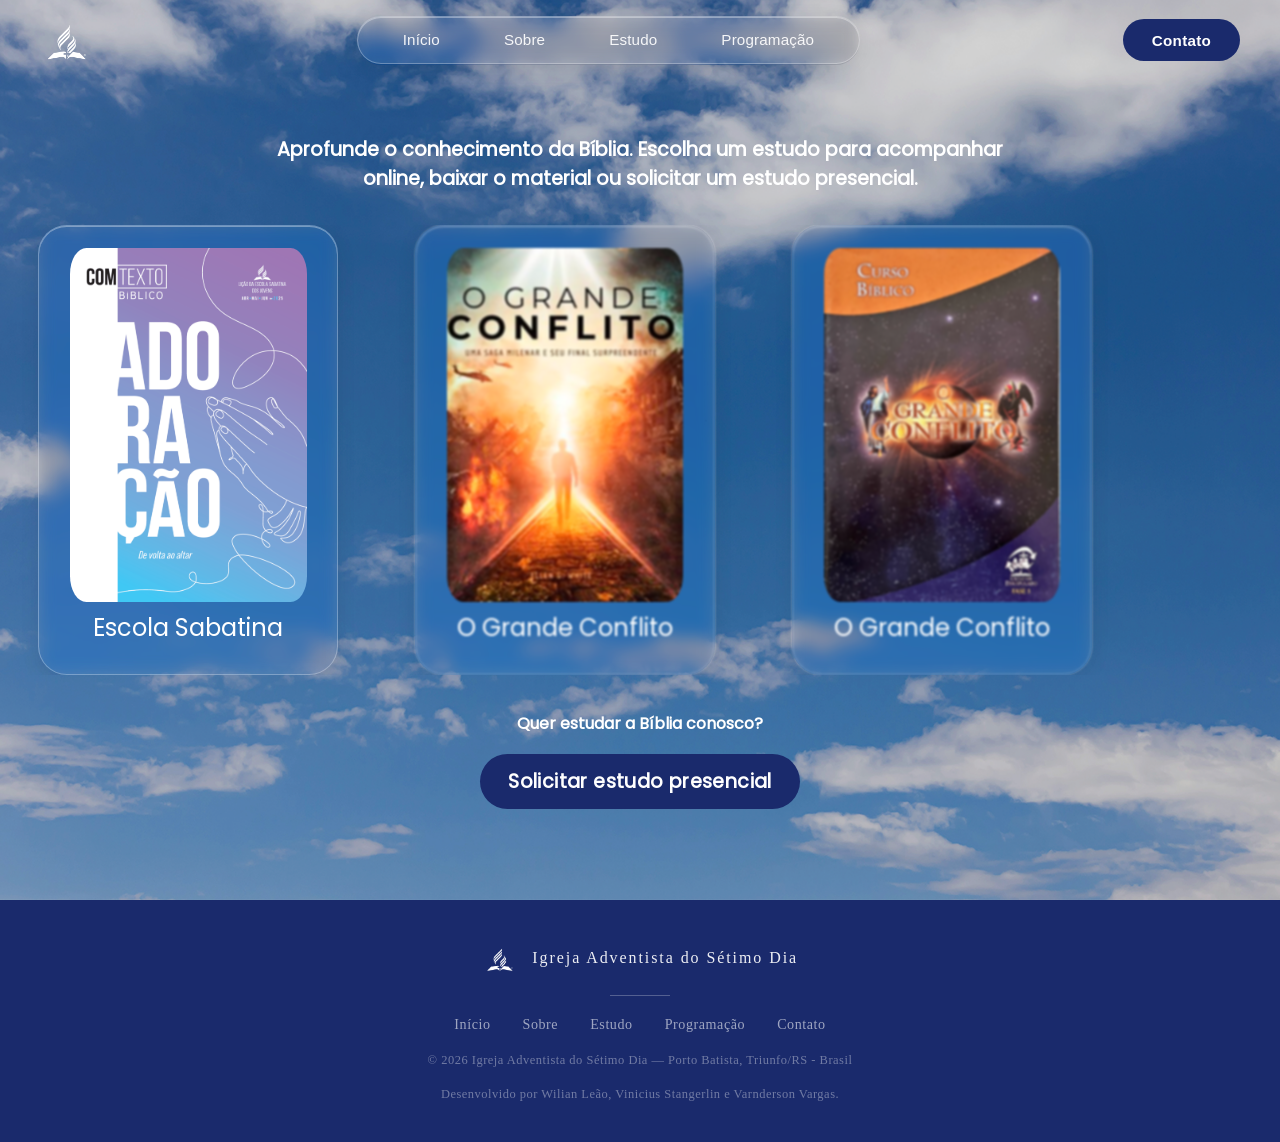
==== commit 4f66524b: "botoes de estudo presencial ajustados" ====
--- a/pages/estudo.html
+++ b/pages/estudo.html
@@ -14,7 +14,7 @@
   <body class="estudo-page">
     <main class="estudo">
       <p id="estudo-descricao">
-        Aprofunde o conhecimento da Bíblia. Escolha um estudo paraacompanhar
+        Aprofunde o conhecimento da Bíblia. Escolha um estudo para acompanhar
         online, baixar o material ou solicitar um estudo presencial.
       </p>
 
@@ -48,7 +48,7 @@
                 </li>
                 <li><a href="#" id="link-ytb" target="_blank">Youtube</a></li>
                 <li>
-                  <a href="#" id="estudo-presencial" target="_blank"
+                  <a href="https://wa.me/5551997228925" id="estudo-presencial" target="_blank"
                     >Estudo presencial</a
                   >
                 </li>
@@ -60,7 +60,7 @@
 
       <div class="estudo-presencial">
         <p>Quer estudar a Bíblia conosco?</p>
-        <button class="btn-presencial">Solicitar estudo presencial</button>
+        <a href="https://wa.me/5551997228925"><button class="btn-presencial">Solicitar estudo presencial</button></a>
       </div>
     </main>
 
--- a/styles/style.css
+++ b/styles/style.css
@@ -61,7 +61,3 @@
   transform: none;
 }
 
-.provisorio {
-  height: 1000px;
-  background-color: rgb(0, 100, 200);
-}
--- a/pages/estudo.css
+++ b/pages/estudo.css
@@ -307,10 +307,44 @@
 @media screen and (max-width: 500px) {
   .card {
     padding: 0.8em;
-    width: 100vw;
-  }
-  .swiper-slide {
-  }
-  .card__image {
-  }
-}
+    width: 100%;
+  }
+
+  #modal-image {
+    max-width: 100%;
+  }
+
+  .modal-content {
+    max-width: 100%;
+  }
+
+  /* 👇 CORREÇÃO PRINCIPAL */
+  .modal-links-wrapper {
+    width: 100%;
+    max-width: 80vw;
+    margin: 0 auto;
+  }
+
+  .modal-links {
+    width: 100%;
+    flex-wrap: wrap; /* 👈 permite quebrar linha */
+    justify-content: center;
+    gap: 8px;
+  }
+
+  .modal-links li {
+    flex: 1 1 auto;
+  }
+
+  .modal-links li a {
+    display: block;
+    width: 100%;
+    text-align: center;
+    font-size: 0.75rem;
+    padding: 6px 10px;
+  }
+
+  .modal-links li:last-child {
+    margin-left: 0; /* 👈 remove aquele empurrão estranho */
+  }
+}
